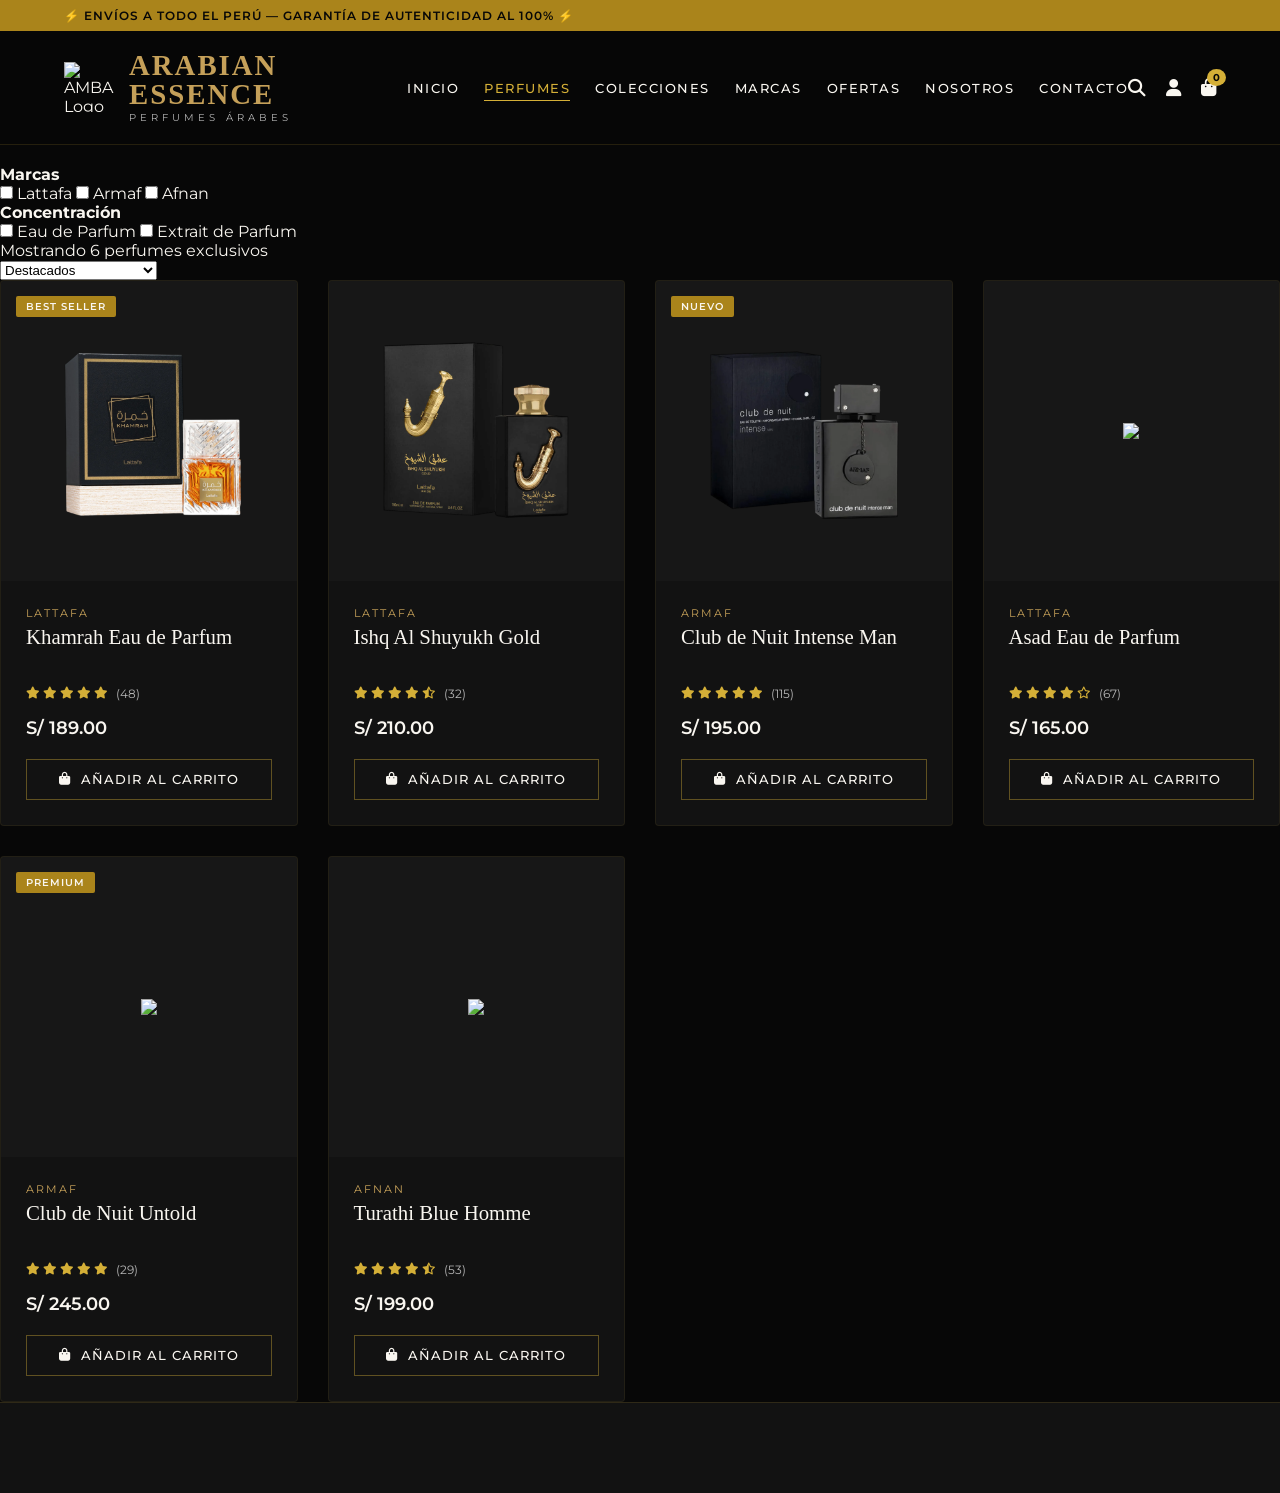
==== catalogo.html @ 1fd87d93 "Create catalogo.html" ====
<!DOCTYPE html>
<html lang="es">
<head>
  <meta charset="UTF-8">
  <meta name="viewport" content="width=device-width, initial-scale=1.0">
  <title>Catálogo de Perfumes Exclusivos — AMBARA</title>
  <!-- Google Fonts & FontAwesome -->
  <link rel="preconnect" href="https://fonts.googleapis.com">
  <link rel="preconnect" href="https://fonts.gstatic.com" crossorigin>
  <link href="https://fonts.googleapis.com/css2?family=Cinzel:wght@400;500;700&family=Montserrat:wght@300;400;500;600&display=swap" rel="stylesheet">
  <link rel="stylesheet" href="https://cdnjs.cloudflare.com/ajax/libs/font-awesome/6.4.0/css/all.min.css">
  <!-- Tus Estilos Existentes -->
  <link rel="stylesheet" href="css/style.css">
</head>
<body>

  <!-- 1. TOP BAR -->
  <div class="top-bar">
    <p>⚡ ENVÍOS A TODO EL PERÚ — GARANTÍA DE AUTENTICIDAD AL 100% ⚡</p>
  </div>

  <!-- 2. MAIN HEADER -->
  <header class="main-header">
    <div class="logo-container">
      <div class="logo-image-wrapper">
        <img src="assets/logo.png" alt="AMBARA Logo" class="brand-logo-img">
      </div>
      <div class="logo-text">
        <h1>ARABIAN ESSENCE</h1>
        <span>Perfumes Árabes</span>
      </div>
    </div>

    <button class="menu-toggle" aria-label="Abrir menú de navegación">
      <i class="fa-solid fa-bars"></i>
    </button>

    <nav class="main-nav">
      <button class="menu-close" aria-label="Cerrar menú">
        <i class="fa-solid fa-xmark"></i>
      </button>
      <ul>
        <li><a href="index.html">Inicio</a></li>
        <li><a href="catalogo.html" class="active">Perfumes</a></li>
        <li><a href="#">Colecciones</a></li>
        <li><a href="#">Marcas</a></li>
        <li><a href="#">Ofertas</a></li>
        <li><a href="#">Nosotros</a></li>
        <li><a href="#">Contacto</a></li>
      </ul>
    </nav>

    <div class="header-actions">
      <a href="#" aria-label="Buscar"><i class="fa-solid fa-magnifying-glass"></i></a>
      <a href="#" aria-label="Mi Perfil"><i class="fa-solid fa-user"></i></a>
      <a href="#" class="cart-icon" aria-label="Carrito de compras">
        <i class="fa-solid fa-bag-shopping"></i>
        <span class="cart-count">0</span>
      </a>
    </div>
  </header>

  <!-- 🌟 SECCIÓN PRINCIPAL: EL CATÁLOGO COMPLETO -->
  <section class="catalog-section" style="margin-top: 20px;">
    <div class="catalog-container">
      
      <!-- Panel de Filtros Izquierdo -->
      <aside class="catalog-sidebar">
        <div class="filter-group">
          <h4>Marcas</h4>
          <label class="filter-control">
            <input type="checkbox" name="brand" value="lattafa">
            <span class="control-indicator"></span> Lattafa
          </label>
          <label class="filter-control">
            <input type="checkbox" name="brand" value="armaf">
            <span class="control-indicator"></span> Armaf
          </label>
          <label class="filter-control">
            <input type="checkbox" name="brand" value="afnan">
            <span class="control-indicator"></span> Afnan
          </label>
        </div>

        <div class="filter-group">
          <h4>Concentración</h4>
          <label class="filter-control">
            <input type="checkbox" name="type" value="edp">
            <span class="control-indicator"></span> Eau de Parfum
          </label>
          <label class="filter-control">
            <input type="checkbox" name="type" value="extractor">
            <span class="control-indicator"></span> Extrait de Parfum
          </label>
        </div>
      </aside>

      <!-- Contenedor de la Rejilla de Productos -->
      <main class="catalog-content">
        <div class="catalog-topbar">
          <p class="results-count">Mostrando <span>6</span> perfumes exclusivos</p>
          <select class="sort-select" aria-label="Ordenar productos">
            <option value="featured">Destacados</option>
            <option value="price-low">Precio: Menor a Mayor</option>
            <option value="price-high">Precio: Mayor a Menor</option>
          </select>
        </div>

        <div class="products-grid">
          <!-- Producto 1 -->
          <div class="product-card">
            <div class="product-badge">Best Seller</div>
            <div class="product-img-container"><img src="assets/perfume1.png" class="product-img"></div>
            <div class="product-info">
              <span class="product-brand">Lattafa</span>
              <h4 class="product-title">Khamrah Eau de Parfum</h4>
              <div class="product-rating"><i class="fa-solid fa-star"></i><i class="fa-solid fa-star"></i><i class="fa-solid fa-star"></i><i class="fa-solid fa-star"></i><i class="fa-solid fa-star"></i><span>(48)</span></div>
              <div class="product-price-row"><span class="price">S/ 189.00</span></div>
              <button class="add-to-cart-btn"><i class="fa-solid fa-bag-shopping"></i> Añadir al carrito</button>
            </div>
          </div>

          <!-- Producto 2 -->
          <div class="product-card">
            <div class="product-img-container"><img src="assets/perfume2.png" class="product-img"></div>
            <div class="product-info">
              <span class="product-brand">Lattafa</span>
              <h4 class="product-title">Ishq Al Shuyukh Gold</h4>
              <div class="product-rating"><i class="fa-solid fa-star"></i><i class="fa-solid fa-star"></i><i class="fa-solid fa-star"></i><i class="fa-solid fa-star"></i><i class="fa-regular fa-star-half-stroke"></i><span>(32)</span></div>
              <div class="product-price-row"><span class="price">S/ 210.00</span></div>
              <button class="add-to-cart-btn"><i class="fa-solid fa-bag-shopping"></i> Añadir al carrito</button>
            </div>
          </div>

          <!-- Producto 3 -->
          <div class="product-card">
            <div class="product-badge">Nuevo</div>
            <div class="product-img-container"><img src="assets/perfume3.png" class="product-img"></div>
            <div class="product-info">
              <span class="product-brand">Armaf</span>
              <h4 class="product-title">Club de Nuit Intense Man</h4>
              <div class="product-rating"><i class="fa-solid fa-star"></i><i class="fa-solid fa-star"></i><i class="fa-solid fa-star"></i><i class="fa-solid fa-star"></i><i class="fa-solid fa-star"></i><span>(115)</span></div>
              <div class="product-price-row"><span class="price">S/ 195.00</span></div>
              <button class="add-to-cart-btn"><i class="fa-solid fa-bag-shopping"></i> Añadir al carrito</button>
            </div>
          </div>

          <!-- Producto 4 -->
          <div class="product-card">
            <div class="product-img-container"><img src="assets/perfume4.png" class="product-img"></div>
            <div class="product-info">
              <span class="product-brand">Lattafa</span>
              <h4 class="product-title">Asad Eau de Parfum</h4>
              <div class="product-rating"><i class="fa-solid fa-star"></i><i class="fa-solid fa-star"></i><i class="fa-solid fa-star"></i><i class="fa-solid fa-star"></i><i class="fa-regular fa-star"></i><span>(67)</span></div>
              <div class="product-price-row"><span class="price">S/ 165.00</span></div>
              <button class="add-to-cart-btn"><i class="fa-solid fa-bag-shopping"></i> Añadir al carrito</button>
            </div>
          </div>

          <!-- Producto 5 -->
          <div class="product-card">
            <div class="product-badge">Premium</div>
            <div class="product-img-container"><img src="assets/perfume5.png" class="product-img"></div>
            <div class="product-info">
              <span class="product-brand">Armaf</span>
              <h4 class="product-title">Club de Nuit Untold</h4>
              <div class="product-rating"><i class="fa-solid fa-star"></i><i class="fa-solid fa-star"></i><i class="fa-solid fa-star"></i><i class="fa-solid fa-star"></i><i class="fa-solid fa-star"></i><span>(29)</span></div>
              <div class="product-price-row"><span class="price">S/ 245.00</span></div>
              <button class="add-to-cart-btn"><i class="fa-solid fa-bag-shopping"></i> Añadir al carrito</button>
            </div>
          </div>

          <!-- Producto 6 -->
          <div class="product-card">
            <div class="product-img-container"><img src="assets/turathi-blue.png" class="product-img"></div>
            <div class="product-info">
              <span class="product-brand">Afnan</span>
              <h4 class="product-title">Turathi Blue Homme</h4>
              <div class="product-rating"><i class="fa-solid fa-star"></i><i class="fa-solid fa-star"></i><i class="fa-solid fa-star"></i><i class="fa-solid fa-star"></i><i class="fa-regular fa-star-half-stroke"></i><span>(53)</span></div>
              <div class="product-price-row"><span class="price">S/ 199.00</span></div>
              <button class="add-to-cart-btn"><i class="fa-solid fa-bag-shopping"></i> Añadir al carrito</button>
            </div>
          </div>
        </div>
      </main>
    </div>
  </section>

  <!-- 4. MAIN FOOTER -->
  <footer class="main-footer">
    <!-- ... Pega aquí exactamente el mismo bloque del footer que pusimos antes ... -->
  </footer>

  <!-- Tu lógica de JS compartida -->
  <script src="js/main.js"></script>
</body>
</html>
---- css/style.css ----
/* =========================================================================
   VARIABLES Y ESTILOS GLOBALES
   ========================================================================== */
:root {
  --oro-brillante: #d4af37;
  --oro-oscuro: #aa841b;
  --oro-tenue: #c5a059;
  --negro-profundo: #070707;
  --negro-secundario: #121212;
  --blanco-marfil: #f9f6f0;
  --gris-texto: #b5b5b5;
  --fuente-titulo: 'Cormorant Garamond', serif;
  --fuente-base: 'Montserrat', sans-serif;
}

* {
  margin: 0;
  padding: 0;
  box-sizing: border-box;
}

body {
  background-color: var(--negro-profundo);
  color: var(--blanco-marfil);
  font-family: var(--fuente-base);
  overflow-x: hidden;
}

a {
  text-decoration: none;
  color: inherit;
  transition: 0.3s ease;
}

/* ==========================================================================
   1. TOP BAR (Barra superior)
   ========================================================================== */
.top-bar {
  background-color: var(--oro-oscuro);
  color: var(--negro-profundo);
  display: flex;
  justify-content: space-between;
  align-items: center;
  padding: 8px 5%;
  font-size: 0.75rem;
  font-weight: 600;
  letter-spacing: 1px;
}

.top-bar-left, .top-bar-right {
  display: flex;
  gap: 25px;
}

.top-bar i {
  margin-right: 5px;
}

/* ==========================================================================
   2. HEADER / NAV (Navegación principal)
   ========================================================================== */
.main-header {
  background-color: rgba(7, 7, 7, 0.95);
  border-bottom: 1px solid rgba(212, 175, 55, 0.15);
  display: flex;
  justify-content: space-between;
  align-items: center;
  padding: 20px 5%;
  position: sticky;
  top: 0;
  z-index: 100;
}

.logo-container {
  display: flex;
  align-items: center;
  gap: 15px;
}

.logo-image-wrapper {
  display: flex;
  align-items: center;
  justify-content: center;
  width: 50px;  /* Controla el ancho máximo del logo */
  height: 50px; /* Controla el alto máximo del logo */
}

.brand-logo-img {
  width: 100%;
  height: 100%;
  object-fit: contain; /* Evita que la imagen se estire o se deforme */
}

.logo-text h1 {
  font-family: var(--fuente-titulo);
  font-size: 1.8rem;
  font-weight: 700;
  letter-spacing: 2px;
  line-height: 1;
  color: var(--oro-tenue);
}

.logo-text span {
  font-size: 0.65rem;
  text-transform: uppercase;
  letter-spacing: 4px;
  color: var(--gris-texto);
  display: block;
  margin-top: 2px;
}

.main-nav ul {
  display: flex;
  list-style: none;
  gap: 25px;
}

.main-nav a {
  font-size: 0.8rem;
  font-weight: 500;
  text-transform: uppercase;
  letter-spacing: 1.5px;
}

.main-nav a:hover, .main-nav .active {
  color: var(--oro-brillante);
  border-bottom: 1px solid var(--oro-brillante);
  padding-bottom: 4px;
}

.header-actions {
  display: flex;
  gap: 20px;
  font-size: 1.1rem;
}

.header-actions a:hover {
  color: var(--oro-brillante);
}

.cart-icon {
  position: relative;
}

.cart-count {
  position: absolute;
  top: -8px;
  right: -10px;
  background-color: var(--oro-brillante);
  color: var(--negro-profundo);
  font-size: 0.65rem;
  font-weight: 700;
  padding: 2px 6px;
  border-radius: 50%;
}

/* ==========================================================================
   3. HERO SECTION
   ========================================================================== */
/*.hero {
  height: 85vh;
  display: flex;
  align-items: center;
  padding: 0 5%;
  position: relative;
  
  /* 1. Cambiamos el degradado para que no sature y usamos la ruta correcta 
  background: linear-gradient(to right, rgba(7, 7, 7, 0.85) 35%, rgba(7, 7, 7, 0) 65%), 
              url('../assets/hero.png') no-repeat;
  
  /* 2. Ajustamos el tamaño al 100% de la altura para que NUNCA se corten los perfumes por arriba ni por abajo 
  background-size: contain; 
  
  /* 3. Forzamos a que la imagen se pegue por completo a la derecha 
  background-position: right center; 
  
  background-color: var(--negro-profundo);
}*/

.hero {
  height: 85vh;
  display: flex;
  align-items: center;
  padding: 0 5%;
  position: relative;
  
  /* Nuevo degradado: Envuelve la imagen desde la izquierda y suaviza los bordes */
  background: linear-gradient(to right, 
                rgba(7, 7, 7, 1) 0%, 
                rgba(7, 7, 7, 0.9) 30%, 
                rgba(7, 7, 7, 0.4) 60%, 
                rgba(7, 7, 7, 0) 100%), 
              url('../assets/hero.png') no-repeat;
              
  background-size: contain; 
  background-position: right center; 
  background-color: var(--negro-profundo);
  transition: background-image 0.8s ease-in-out; /* ⬅️ Añade esta línea para el efecto de desvanecido suave */
}

.hero-content {
  max-width: 600px;
  z-index: 5;
}

.hero-content h2 {
  font-family: var(--fuente-titulo);
  font-size: 2.5rem;
  font-weight: 400;
  color: var(--blanco-marfil);
  line-height: 1.1;
}

.hero-content h2 span {
  display: block;
  font-size: 5rem;
  font-weight: 700;
  color: var(--oro-tenue);
  letter-spacing: 1px;
  margin-top: 5px;
}

.hero-content p {
  font-size: 1rem;
  color: var(--gris-texto);
  margin: 25px 0 35px 0;
  line-height: 1.6;
  font-weight: 300;
}

.hero-btn {
  display: inline-flex;
  align-items: center;
  gap: 15px;
  background-color: var(--oro-oscuro);
  color: var(--blanco-marfil);
  padding: 12px 28px; /* Ajustamos espacio interno */
  font-size: 0.85rem;
  font-weight: 600;
  text-transform: uppercase;
  letter-spacing: 1.5px;
  border-radius: 4px;
  border: 1px solid var(--oro-oscuro);
  transition: all 0.3s ease; /* Transición suave */
}

/* Efecto al pasar el cursor */
.hero-btn:hover {
  background-color: transparent;
  color: var(--oro-brillante);
  border-color: var(--oro-brillante);
}

.slider-dots {
  position: absolute;
  bottom: 30px;
  left: 50%;
  transform: translateX(-50%);
  display: flex;
  gap: 10px;
}

.dot {
  width: 25px;
  height: 4px;
  background-color: rgba(255,255,255,0.3);
  cursor: pointer;
}

.dot.active {
  background-color: var(--oro-brillante);
}

/* ==========================================================================
   4. FEATURES BAR
   ========================================================================== */
.features-bar {
  background-color: var(--negro-secundario);
  border-top: 1px solid rgba(212, 175, 55, 0.1);
  border-bottom: 1px solid rgba(212, 175, 55, 0.1);
  display: grid;
  grid-template-columns: repeat(auto-fit, minmax(220px, 1fr));
  gap: 20px;
  padding: 30px 5%;
}

.feature-item {
  display: flex;
  align-items: center;
  gap: 15px;
}

.feature-item i {
  font-size: 2rem;
  color: var(--oro-tenue);
}

.feature-text h4 {
  font-size: 0.8rem;
  text-transform: uppercase;
  letter-spacing: 1px;
  margin-bottom: 3px;
}

.feature-text p {
  font-size: 0.75rem;
  color: var(--gris-texto);
}

/* ==========================================================================
   5. COLLECTIONS SECTION
   ========================================================================== */
.collections {
  padding: 80px 5% 60px 5%; /* Más espacio arriba (80px) */
  text-align: center;
}
.section-tag {
  font-size: 0.75rem;
  color: var(--oro-tenue);
  text-transform: uppercase;
  letter-spacing: 3px;
  display: block;
  margin-bottom: 10px;
}

.collections h3 {
  font-family: var(--fuente-titulo);
  font-size: 3rem;
  font-weight: 500;
  letter-spacing: 1px;
  margin-bottom: 40px;
}

.grid-collections {
  display: grid;
  grid-template-columns: repeat(auto-fit, minmax(250px, 1fr));
  gap: 20px;
}

.collection-card {
  height: 380px; /* ⬅️ Aumentamos la altura de 220px a 380px para que sea más alta y elegante */
  position: relative;
  overflow: hidden;
  display: flex;
  align-items: flex-end;
  padding: 30px;
  border: 1px solid rgba(212, 175, 55, 0.15);
  background-size: cover;
  background-position: center;
  transition: transform 0.4s ease, border-color 0.4s ease;
}

/* 🔄 Efecto Hover premium para darle dinamismo */
.collection-card:hover {
  transform: translateY(-5px);
  border-color: var(--oro-brillante);
  cursor: pointer;
}

/* ⬇️ Reducimos la opacidad del degradado negro (de 0.9 a 0.6) para que la imagen NO se vea oscura */
.card-1 { background-image: linear-gradient(to top, rgba(7,7,7,0.8) 10%, rgba(7,7,7,0.1) 60%), url('../assets/categoria1.webp'); }
.card-2 { background-image: linear-gradient(to top, rgba(7,7,7,0.8) 10%, rgba(7,7,7,0.1) 60%), url('../assets/categoria2.webp'); }
.card-3 { background-image: linear-gradient(to top, rgba(7,7,7,0.8) 10%, rgba(7,7,7,0.1) 60%), url('../assets/categoria3.webp'); }
.card-4 { background-image: linear-gradient(to top, rgba(7,7,7,0.8) 10%, rgba(7,7,7,0.1) 60%), url('../assets/categoria4.webp'); }

.card-content {
  text-align: left;
}

.card-content h5 {
  color: var(--oro-tenue);
  font-size: 0.75rem;
  text-transform: uppercase;
  letter-spacing: 2px;
  margin-bottom: 5px;
}

.card-content p {
  font-size: 0.75rem;
  color: var(--gris-texto);
  font-weight: 300;
}

/* Responsive para dispositivos móviles */
@media(max-width: 768px) {
  .top-bar, .main-nav, .header-actions a:not(.cart-icon) { display: none; }
  .hero-content h2 span { font-size: 3rem; }
  .collections h3 { font-size: 2rem; }
}

/* ==========================================================================
   6. FEATURED PRODUCTS (Estilos Catálogo)
   ========================================================================== */
.products-section {
  padding: 80px 5%;
  text-align: center;
  background-color: var(--negro-profundo);
}

.products-section h3 {
  font-family: var(--fuente-titulo);
  font-size: 3rem;
  font-weight: 500;
  letter-spacing: 1px;
  margin-bottom: 50px;
}

.products-grid {
  display: grid;
  grid-template-columns: repeat(auto-fit, minmax(280px, 1fr));
  gap: 30px;
}

.product-card {
  background-color: var(--negro-secundario);
  border: 1px solid rgba(212, 175, 55, 0.08);
  border-radius: 4px;
  position: relative;
  overflow: hidden;
  display: flex;
  flex-direction: column;
  transition: transform 0.3s ease, border-color 0.3s ease, box-shadow 0.3s ease;
}

.product-card:hover {
  transform: translateY(-5px);
  border-color: rgba(212, 175, 55, 0.3);
  box-shadow: 0 10px 20px rgba(0, 0, 0, 0.5);
}

/* Etiquetas (Best Seller / Nuevo) */
.product-badge {
  position: absolute;
  top: 15px;
  left: 15px;
  background-color: var(--oro-oscuro);
  color: var(--blanco-marfil);
  font-size: 0.65rem;
  font-weight: 600;
  text-transform: uppercase;
  letter-spacing: 1px;
  padding: 4px 10px;
  border-radius: 2px;
  z-index: 2;
}

/* Contenedor de la Imagen */
.product-img-container {
  height: 300px;
  background-color: rgba(255, 255, 255, 0.02);
  display: flex;
  align-items: center;
  justify-content: center;
  padding: 20px;
  overflow: hidden;
}

.product-img {
  max-width: 100%;
  max-height: 100%;
  object-fit: contain;
  transition: transform 0.5s ease;
}

.product-card:hover .product-img {
  transform: scale(1.06); /* Zoom sutil en la botella al pasar el mouse */
}

/* Información del Producto */
.product-info {
  padding: 25px;
  display: flex;
  flex-direction: column;
  align-items: flex-start;
  text-align: left;
  flex-grow: 1;
}

.product-brand {
  font-size: 0.7rem;
  text-transform: uppercase;
  color: var(--oro-tenue);
  letter-spacing: 2px;
  margin-bottom: 5px;
}

.product-title {
  font-family: var(--fuente-titulo);
  font-size: 1.3rem;
  font-weight: 400;
  color: var(--blanco-marfil);
  margin-bottom: 10px;
  line-height: 1.2;
  min-height: 3.2rem; /* ⬅️ Esto reserva el espacio de hasta 2 líneas para que los botones siempre queden perfectamente alineados abajo */
}

/* Estrellas */
.product-rating {
  color: var(--oro-brillante);
  font-size: 0.75rem;
  margin-bottom: 15px;
  display: flex;
  align-items: center;
  gap: 3px;
}

.product-rating span {
  color: var(--gris-texto);
  margin-left: 5px;
  font-family: var(--fuente-base);
}

/* Precios */
.product-price-row {
  display: flex;
  align-items: center;
  gap: 12px;
  margin-bottom: 20px;
}

.price {
  font-size: 1.15rem;
  font-weight: 600;
  color: var(--blanco-marfil);
}

.old-price {
  font-size: 0.9rem;
  color: var(--gris-texto);
  text-decoration: line-through;
}

/* Botón Añadir al Carrito */
.add-to-cart-btn {
  width: 100%;
  background-color: transparent;
  color: var(--blanco-marfil);
  border: 1px solid rgba(212, 175, 55, 0.4);
  padding: 12px;
  font-family: var(--fuente-base);
  font-size: 0.8rem;
  font-weight: 500;
  text-transform: uppercase;
  letter-spacing: 1px;
  cursor: pointer;
  display: flex;
  align-items: center;
  justify-content: center;
  gap: 10px;
  margin-top: auto; /* Empuja el botón al final si los títulos varían de tamaño */
  transition: all 0.3s ease;
}

.add-to-cart-btn:hover {
  background-color: var(--oro-brillante);
  color: var(--negro-profundo);
  border-color: var(--oro-brillante);
  font-weight: 600;
}

/* ==========================================================================
   7. MAIN FOOTER (Estilos Pie de Página)
   ========================================================================== */
.main-footer {
  background-color: var(--negro-secundario);
  border-top: 1px solid rgba(212, 175, 55, 0.15);
  padding: 70px 5% 20px 5%;
  color: var(--gris-texto);
  font-family: var(--fuente-base);
}

.footer-container {
  display: grid;
  grid-template-columns: repeat(auto-fit, minmax(220px, 1fr));
  gap: 40px;
  max-width: 1400px;
  margin: 0 auto;
}

.footer-column h4 {
  font-family: var(--fuente-titulo);
  color: var(--oro-tenue);
  font-size: 1.25rem;
  font-weight: 500;
  letter-spacing: 1px;
  margin-bottom: 25px;
  text-transform: capitalize;
}

/* Estilos específicos para la columna de marca */
.footer-logo {
  font-family: var(--fuente-titulo);
  color: var(--oro-brillante);
  font-size: 2rem;
  font-weight: 700;
  letter-spacing: 3px;
  margin-bottom: 15px;
}

.footer-description {
  font-size: 0.8rem;
  line-height: 1.6;
  font-weight: 300;
  margin-bottom: 20px;
}

/* Redes Sociales */
.footer-socials {
  display: flex;
  gap: 15px;
}

.footer-socials a {
  width: 35px;
  height: 35px;
  border-radius: 50%;
  border: 1px solid rgba(212, 175, 55, 0.2);
  display: flex;
  align-items: center;
  justify-content: center;
  font-size: 0.9rem;
  color: var(--blanco-marfil);
  transition: all 0.3s ease;
}

.footer-socials a:hover {
  background-color: var(--oro-brillante);
  color: var(--negro-profundo);
  border-color: var(--oro-brillante);
  transform: translateY(-3px);
}

/* Listas de Enlaces de Navegación */
.footer-column ul {
  list-style: none;
}

.footer-column ul li {
  margin-bottom: 12px;
}

.footer-column ul a {
  font-size: 0.85rem;
  font-weight: 300;
  transition: color 0.3s ease, padding-left 0.3s ease;
}

.footer-column ul a:hover {
  color: var(--oro-brillante);
  padding-left: 5px; /* Sutil efecto de desplazamiento al pasar el mouse */
}

/* Datos de Contacto */
.contact-column p {
  font-size: 0.85rem;
  font-weight: 300;
  margin-bottom: 15px;
  display: flex;
  align-items: center;
  gap: 10px;
}

.contact-column p i {
  color: var(--oro-tenue);
  width: 15px;
}

/* Métodos de Pago */
.payment-methods {
  margin-top: 30px;
}

.payment-methods h4 {
  margin-bottom: 12px;
  font-size: 1rem;
}

.payment-icons {
  display: flex;
  gap: 15px;
  font-size: 1.8rem;
  color: rgba(249, 246, 240, 0.8);
}

/* Barra Inferior de Derechos Reservados */
.footer-bottom {
  border-top: 1px solid rgba(215, 215, 215, 0.05);
  margin-top: 50px;
  padding-top: 20px;
  display: flex;
  justify-content: space-between;
  align-items: center;
  font-size: 0.75rem;
  font-weight: 300;
}

.developer-credit a {
  color: var(--oro-tenue);
  font-weight: 500;
}

.developer-credit a:hover {
  color: var(--oro-brillante);
  text-decoration: underline;
}

/* Ajuste responsive para celulares
@media (max-width: 768px) {
  .footer-bottom {
    flex-direction: column;
    gap: 10px;
    text-align: center;
  }
}*/
/* ==========================================================================
   RESPONSIVE & MENÚ MÓVIL
   ========================================================================== */
.menu-toggle, .menu-close {
  display: none; /* Ocultos por defecto en computadoras */
}

@media (max-width: 768px) {
  .top-bar, .header-actions a:not(.cart-icon) { 
    display: none;

     /* =========================== modificar el slider a pequeño ============
     =======================================================================*/
     .hero {
       height: 80vh; /* Ajustamos un poco la altura en móviles */
    
       /* Cambiamos el degradado a uno vertical para que el texto de arriba sea legible */
       background: linear-gradient(to bottom, 
                     rgba(7, 7, 7, 0.9) 0%, 
                     rgba(7, 7, 7, 0.6) 40%, 
                     rgba(7, 7, 7, 0.2) 70%, 
                     rgba(7, 7, 7, 0.9) 100%), 
                   url('../assets/hero.png') no-repeat;
                
       background-size: cover; /* ⬅️ Obliga a la imagen a rellenar el espacio sin encogerse como miniatura */
       background-position: center center; /* ⬅️ Centra los perfumes en la pantalla del celular */
    
       align-items: flex-end; /* Empuja el texto un poco hacia abajo para que luzca la imagen */
       padding-bottom: 60px;
     }
  
     .hero-content {
       text-align: center; /* Centramos el texto en móviles para que se vea más armónico */
       width: 100%;
     }
   
     }

  /* Mostrar botón hamburguesa */
  .menu-toggle {
    display: block;
    background: none;
    border: none;
    color: var(--oro-brillante);
    font-size: 1.5rem;
    cursor: pointer;
    order: 2; /* Lo posiciona correctamente */
  }

  .header-actions {
    order: 3;
  }

  /* Transformar la navegación en un menú lateral móvil */
  .main-nav {
    position: fixed;
    top: 0;
    right: -100%; /* Escondido por completo a la derecha */
    width: 280px;
    height: 100vh;
    background-color: var(--negro-secundario);
    border-left: 1px solid rgba(212, 175, 55, 0.2);
    padding: 80px 30px;
    display: flex;
    flex-direction: column;
    z-index: 999;
    transition: right 0.4s cubic-bezier(0.4, 0, 0.2, 1); /* Animación fluida */
  }

  /* Clase que añadiremos con JS para mostrar el menú */
  .main-nav.open {
    right: 0;
  }

  .main-nav ul {
    flex-direction: column;
    gap: 25px;
  }

  .main-nav a {
    font-size: 1rem;
    display: block;
    width: 100%;
  }

  /* Botón para cerrar dentro del menú móvil */
  .menu-close {
    display: block;
    position: absolute;
    top: 25px;
    right: 25px;
    background: none;
    border: none;
    color: var(--blanco-marfil);
    font-size: 1.6rem;
    cursor: pointer;
  }
  
  .menu-close:hover {
    color: var(--oro-brillante);
  }

  /* Ajustes extras de empaquetado móvil */
  .hero-content h2 span { font-size: 3rem; }
  .collections h3 { font-size: 2rem; }
  .footer-bottom {
    flex-direction: column;
    gap: 10px;
    text-align: center;
  }
}

/* Animación de pulso para el contador del carrito */
.cart-count.pulse-animation {
  transform: scale(1.3);
  background-color: var(--oro-brillante);
  color: var(--negro-profundo);
  transition: transform 0.2s ease;
}
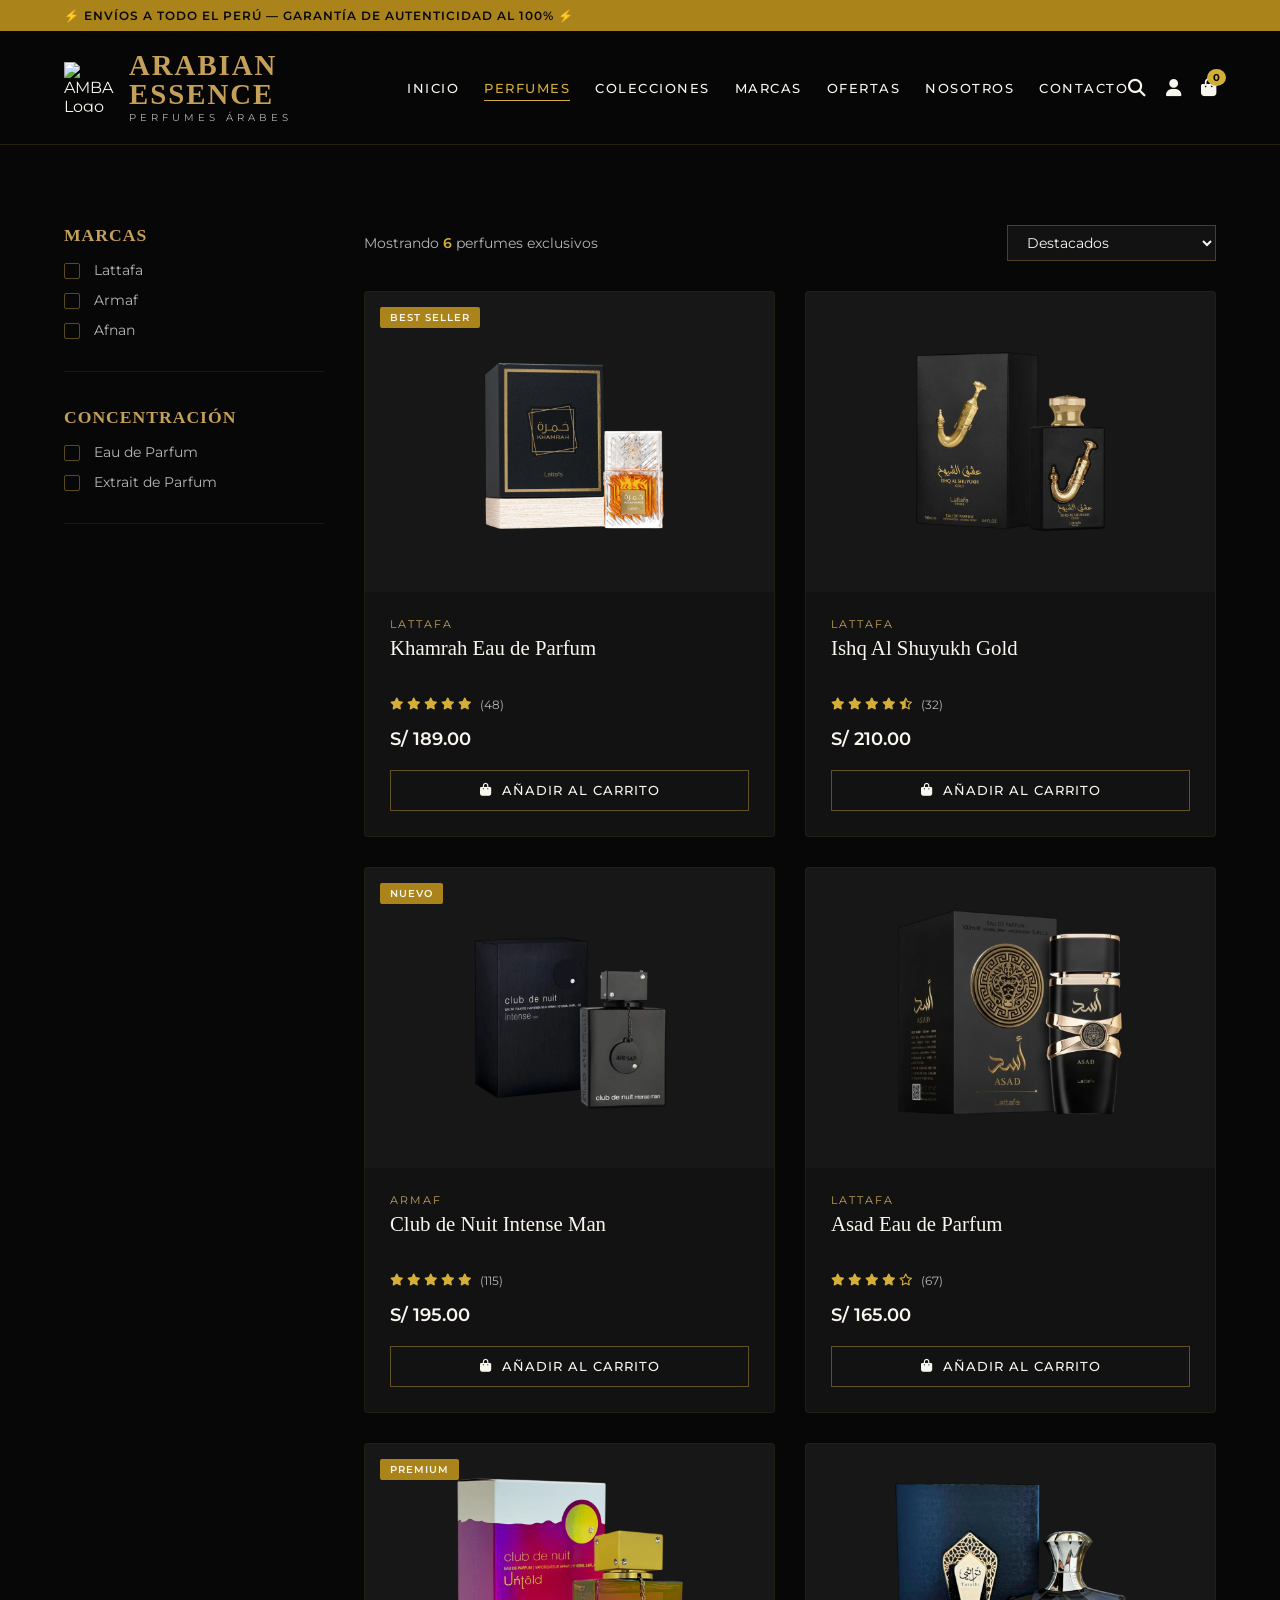
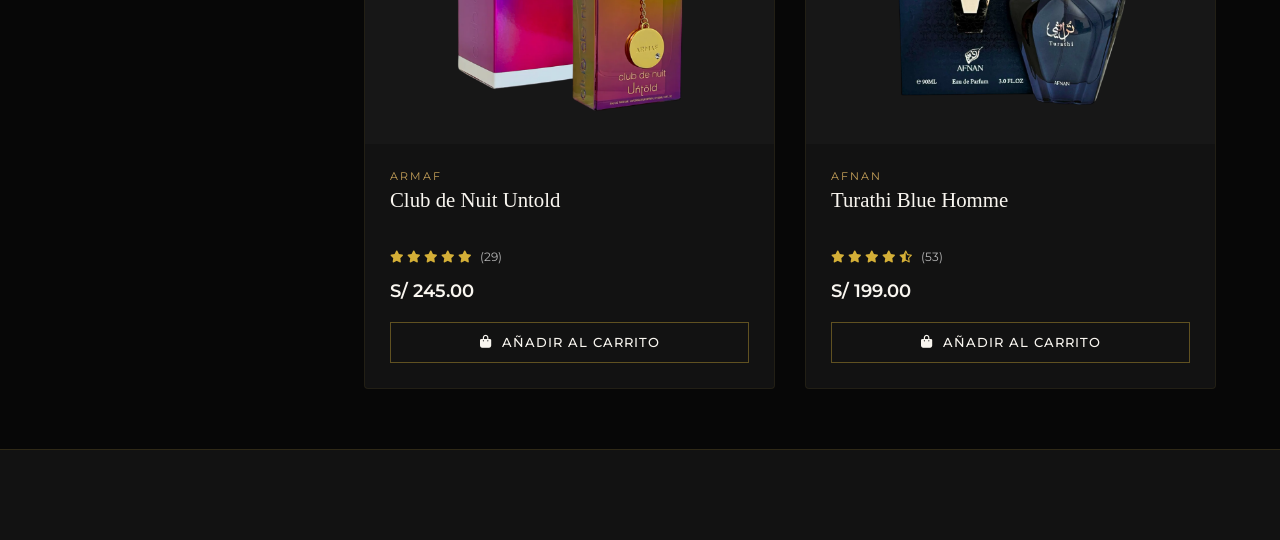
==== commit 7d22fcab: "Update catalogo.html" ====
--- a/catalogo.html
+++ b/catalogo.html
@@ -172,7 +172,7 @@
 
           <!-- Producto 6 -->
           <div class="product-card">
-            <div class="product-img-container"><img src="assets/turathi-blue.png" class="product-img"></div>
+            <div class="product-img-container"><img src="assets/perfume6.png" class="product-img"></div>
             <div class="product-info">
               <span class="product-brand">Afnan</span>
               <h4 class="product-title">Turathi Blue Homme</h4>
--- a/css/style.css
+++ b/css/style.css
@@ -832,4 +832,152 @@
   transition: transform 0.2s ease;
 }
 
-
+/* ==========================================================================
+   5.5 CATALOG SECTION (Estilos Catálogo y Filtros)
+   ========================================================================== */
+.catalog-section {
+  padding: 60px 5%;
+  background-color: var(--negro-profundo);
+}
+
+.catalog-container {
+  display: flex;
+  gap: 40px;
+  max-width: 1400px;
+  margin: 0 auto;
+}
+
+/* Sidebar de Filtros */
+.catalog-sidebar {
+  width: 260px;
+  flex-shrink: 0;
+  position: sticky;
+  top: 100px; /* Se queda fijo al hacer scroll */
+  height: fit-content;
+}
+
+.filter-group {
+  margin-bottom: 35px;
+  border-bottom: 1px solid rgba(212, 175, 55, 0.1);
+  padding-bottom: 20px;
+}
+
+.filter-group h4 {
+  font-family: var(--fuente-titulo);
+  color: var(--oro-tenue);
+  font-size: 1.1rem;
+  letter-spacing: 1px;
+  margin-bottom: 15px;
+  text-transform: uppercase;
+}
+
+/* Custom Checkboxes Premium */
+.filter-control {
+  display: block;
+  position: relative;
+  padding-left: 30px;
+  margin-bottom: 12px;
+  cursor: pointer;
+  font-size: 0.9rem;
+  color: var(--gris-texto);
+  user-select: none;
+  transition: color 0.3s;
+}
+
+.filter-control:hover {
+  color: var(--blanco-marfil);
+}
+
+.filter-control input {
+  position: absolute;
+  opacity: 0;
+  cursor: pointer;
+}
+
+.control-indicator {
+  position: absolute;
+  top: 2px;
+  left: 0;
+  height: 16px;
+  width: 16px;
+  background-color: transparent;
+  border: 1px solid rgba(212, 175, 55, 0.4);
+  border-radius: 2px;
+}
+
+.filter-control input:checked ~ .control-indicator {
+  background-color: var(--oro-brillante);
+  border-color: var(--oro-brillante);
+}
+
+.control-indicator:after {
+  content: "";
+  position: absolute;
+  display: none;
+}
+
+.filter-control input:checked ~ .control-indicator:after {
+  display: block;
+}
+
+.filter-control .control-indicator:after {
+  left: 5px;
+  top: 2px;
+  width: 4px;
+  height: 8px;
+  border: solid var(--negro-profundo);
+  border-width: 0 2px 2px 0;
+  transform: rotate(45deg);
+}
+
+/* Contenido del catálogo */
+.catalog-content {
+  flex-grow: 1;
+}
+
+.catalog-topbar {
+  display: flex;
+  justify-content: space-between;
+  align-items: center;
+  margin-bottom: 30px;
+  font-size: 0.9rem;
+  color: var(--gris-texto);
+}
+
+.results-count span {
+  color: var(--oro-brillante);
+  font-weight: 600;
+}
+
+.sort-select {
+  background-color: var(--negro-secundario);
+  color: var(--blanco-marfil);
+  border: 1px solid rgba(212, 175, 55, 0.3);
+  padding: 8px 15px;
+  font-family: var(--fuente-base);
+  font-size: 0.85rem;
+  outline: none;
+  cursor: pointer;
+}
+
+/* Responsive para el catálogo */
+@media (max-width: 992px) {
+  .catalog-container {
+    flex-direction: column;
+  }
+  
+  .catalog-sidebar {
+    width: 100%;
+    position: relative;
+    top: 0;
+    display: grid;
+    grid-template-columns: repeat(auto-fit, minmax(200px, 1fr));
+    gap: 20px;
+  }
+  
+  .filter-group {
+    margin-bottom: 10px;
+    border-bottom: none;
+    padding-bottom: 0;
+  }
+}
